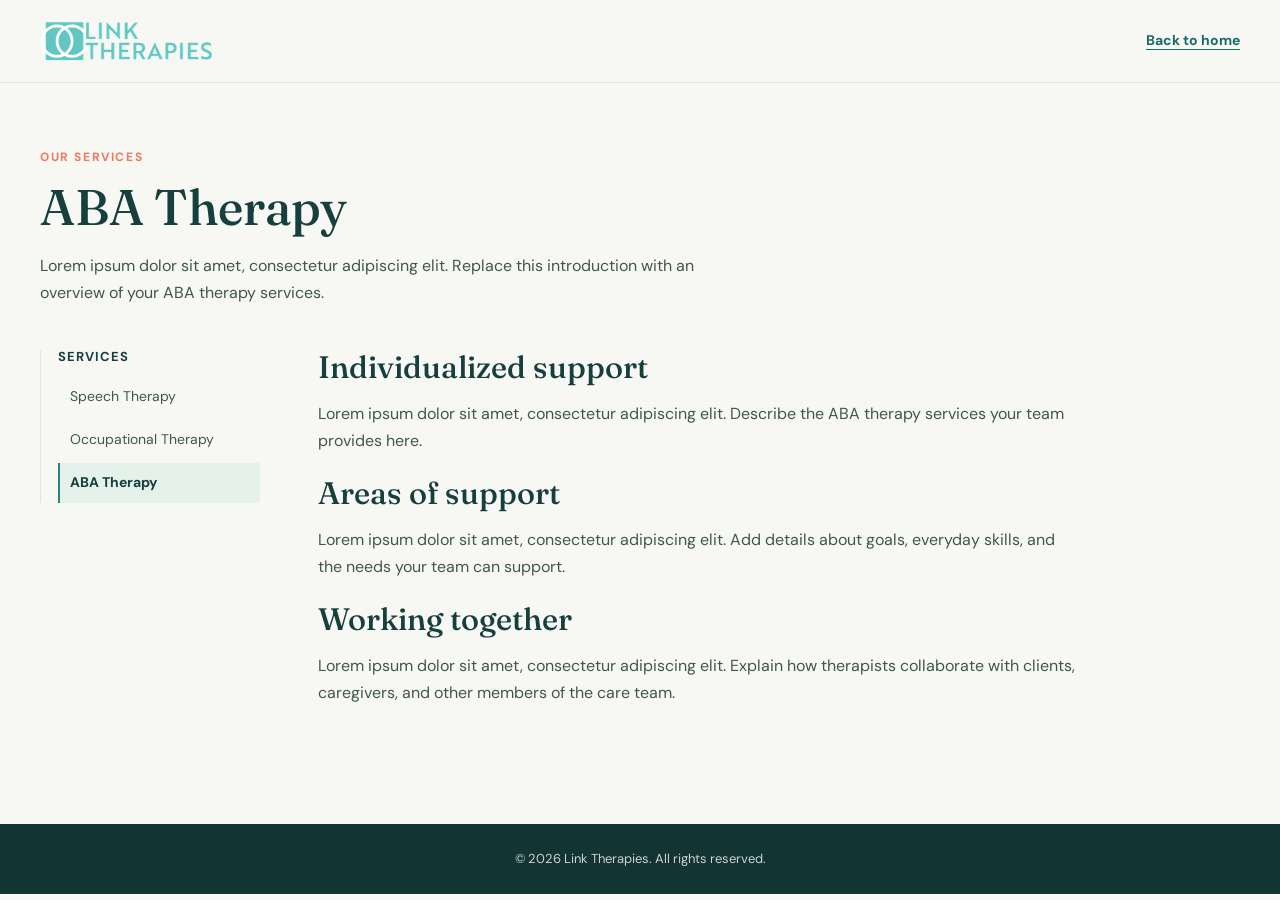
==== aba-services.html @ 7b2d5be0 "add new files for initial commit" ====
<!doctype html>
<html lang="en">
  <head>
    <meta charset="UTF-8" />
    <meta name="viewport" content="width=device-width, initial-scale=1.0" />
    <meta
      name="description"
      content="Learn about ABA therapy services at Link Therapies."
    />
    <title>ABA Therapy | Link Therapies</title>
    <link rel="preconnect" href="https://fonts.googleapis.com" />
    <link rel="preconnect" href="https://fonts.gstatic.com" crossorigin />
    <link
      href="https://fonts.googleapis.com/css2?family=DM+Sans:wght@400;500;600;700&family=Fraunces:opsz,wght@9..144,500;9..144,600&display=swap"
      rel="stylesheet"
    />
    <link rel="stylesheet" href="about-pages.css" />
  </head>
  <body>
    <header class="site-header">
      <div class="header-inner">
        <a class="brand" href="index.html" aria-label="Link Therapies home"
          ><img src="images/link%20logo.png" alt="Link Therapies"
        /></a>
        <a class="back-home" href="index.html">Back to home</a>
      </div>
    </header>
    <main class="about-main">
      <div class="page-heading">
        <p class="eyebrow">Our services</p>
        <h1>ABA Therapy</h1>
        <p>
          Lorem ipsum dolor sit amet, consectetur adipiscing elit. Replace this
          introduction with an overview of your ABA therapy services.
        </p>
      </div>
      <div class="about-layout">
        <aside class="about-sidebar" aria-label="Therapy services">
          <h2>Services</h2>
          <nav aria-label="Service navigation">
            <a href="speech-services.html">Speech Therapy</a>
            <a href="ot-services.html">Occupational Therapy</a>
            <a href="aba-services.html" aria-current="page">ABA Therapy</a>
          </nav>
        </aside>
        <div class="page-content">
          <section class="mission-copy">
            <h2>Individualized support</h2>
            <p>
              Lorem ipsum dolor sit amet, consectetur adipiscing elit. Describe
              the ABA therapy services your team provides here.
            </p>
          </section>
          <section class="mission-copy">
            <h2>Areas of support</h2>
            <p>
              Lorem ipsum dolor sit amet, consectetur adipiscing elit. Add
              details about goals, everyday skills, and the needs your team can
              support.
            </p>
          </section>
          <section class="mission-copy">
            <h2>Working together</h2>
            <p>
              Lorem ipsum dolor sit amet, consectetur adipiscing elit. Explain
              how therapists collaborate with clients, caregivers, and other
              members of the care team.
            </p>
          </section>
        </div>
      </div>
    </main>
    <footer><p>&copy; 2026 Link Therapies. All rights reserved.</p></footer>
  </body>
</html>
---- about-pages.css ----
:root {
  --ink: #173f3d;
  --body: #405653;
  --teal: #25847d;
  --teal-dark: #176c67;
  --mint: #e5f2ec;
  --paper: #f7f8f3;
  --white: #fff;
  --coral: #ed795f;
  --line: #dce6df;
  --serif: "Fraunces", Georgia, serif;
  --sans: "DM Sans", "Trebuchet MS", sans-serif;
}

* {
  box-sizing: border-box;
}

html {
  scroll-behavior: smooth;
}

body {
  margin: 0;
  background: var(--paper);
  color: var(--body);
  font-family: var(--sans);
  font-size: 16px;
  line-height: 1.7;
}

img {
  display: block;
  max-width: 100%;
}

a {
  color: inherit;
}

a:focus-visible {
  outline: 3px solid var(--coral);
  outline-offset: 4px;
}

.site-header {
  position: sticky;
  z-index: 5;
  top: 0;
  border-bottom: 1px solid rgba(23, 63, 61, 0.1);
  background: rgba(247, 248, 243, 0.96);
  backdrop-filter: blur(14px);
}

.header-inner {
  width: min(1200px, calc(100% - 64px));
  min-height: 82px;
  margin: 0 auto;
  display: flex;
  align-items: center;
  justify-content: space-between;
  gap: 24px;
}

.brand img {
  width: 174px;
  height: auto;
}

.back-home {
  color: var(--teal-dark);
  font-size: 14px;
  font-weight: 700;
  text-decoration-thickness: 1px;
  text-underline-offset: 4px;
}

.about-main {
  width: min(1200px, calc(100% - 64px));
  margin: 0 auto;
  padding: 64px 0 96px;
}

.page-heading {
  margin-bottom: 44px;
}

.eyebrow {
  margin: 0 0 12px;
  color: var(--coral);
  font-size: 12px;
  font-weight: 700;
  letter-spacing: 1.6px;
  text-transform: uppercase;
}

h1,
h2,
h3 {
  margin-top: 0;
  color: var(--ink);
  line-height: 1.15;
}

h1,
h2 {
  font-family: var(--serif);
  font-weight: 500;
}

h1 {
  margin-bottom: 15px;
  font-size: 50px;
}

h2 {
  margin-bottom: 14px;
  font-size: 31px;
}

h3 {
  margin-bottom: 12px;
  font-size: 21px;
}

.page-heading > p:last-child {
  max-width: 680px;
  margin: 0;
}

.about-layout {
  display: grid;
  grid-template-columns: 220px minmax(0, 1fr);
  align-items: start;
  gap: 58px;
}

.about-sidebar {
  position: sticky;
  top: 112px;
  align-self: start;
  padding-left: 17px;
  border-left: 1px solid var(--line);
}

.about-sidebar h2 {
  margin: 0 0 12px;
  font-family: var(--sans);
  font-size: 13px;
  font-weight: 700;
  letter-spacing: 1px;
  text-transform: uppercase;
}

.about-sidebar nav {
  display: grid;
  gap: 3px;
}

.about-sidebar a {
  display: block;
  padding: 8px 10px;
  border-left: 2px solid transparent;
  color: var(--body);
  font-size: 14px;
  text-decoration: none;
}

.about-sidebar a:hover,
.about-sidebar a[aria-current="page"] {
  border-left-color: var(--teal);
  background: var(--mint);
  color: var(--ink);
  font-weight: 700;
}

.page-content {
  min-width: 0;
}

.page-content > p {
  max-width: 760px;
}

.mission-copy p {
  max-width: 760px;
  margin: 0 0 22px;
}

.mission-gallery {
  display: flex;
  justify-content: center;
  margin-top: 38px;
}

.mission-gallery img {
  width: min(100%, 720px);
  height: auto;
  border-radius: 4px;
  object-fit: contain;
}

.provider-logos {
  display: grid;
  grid-template-columns: repeat(4, minmax(0, 1fr));
  gap: 14px;
  padding: 0;
  margin: 28px 0;
  list-style: none;
}

.provider-logos li {
  min-height: 78px;
  display: grid;
  place-items: center;
  padding: 10px 14px;
  border-radius: 4px;
  background: rgba(255, 255, 255, 0.88);
}

.provider-logos img {
  width: 100%;
  height: 54px;
  object-fit: contain;
}

.team-roster {
  display: grid;
  gap: 0;
}

.person-row {
  display: grid;
  grid-template-columns: repeat(2, minmax(0, 1fr));
  align-items: center;
  gap: 48px;
  padding: 34px 0;
  border-top: 1px solid var(--line);
}

.person-row.is-reversed .portrait-frame {
  order: 2;
  justify-self: end;
}

.person-row.is-reversed .person-copy {
  order: 1;
}

.portrait-frame {
  width: min(100%, 300px);
  aspect-ratio: 3 / 4;
  margin: 0;
  overflow: hidden;
  border-radius: 12px;
  background: var(--mint);
}

.portrait-frame img {
  width: 100%;
  height: 100%;
  object-fit: cover;
  object-position: center;
}

.portrait-frame img.is-placeholder {
  object-position: center;
}

.person-copy h2 {
  margin-bottom: 28px;
}

.person-copy {
  text-align: center;
}

.person-copy p {
  margin: 0;
}

.person-copy .bio-break {
  display: block;
  height: 1lh;
}

.person-copy p + p {
  margin-top: 40px;
}

footer {
  padding: 24px 32px;
  background: #123432;
  color: rgba(255, 255, 255, 0.78);
  font-size: 13px;
  text-align: center;
}

footer p {
  margin: 0;
}

@media (max-width: 800px) {
  .header-inner,
  .about-main {
    width: calc(100% - 40px);
  }

  .about-layout {
    grid-template-columns: 1fr;
    gap: 32px;
  }

  .provider-logos {
    grid-template-columns: repeat(2, minmax(0, 1fr));
  }

  .about-sidebar {
    position: static;
    padding: 0 0 16px;
    border: 0;
    border-bottom: 1px solid var(--line);
  }

  .about-sidebar nav {
    display: flex;
    flex-wrap: wrap;
    gap: 4px 8px;
  }

  .about-sidebar a {
    border-left: 0;
    border-bottom: 2px solid transparent;
  }

  .about-sidebar a:hover,
  .about-sidebar a[aria-current="page"] {
    border-bottom-color: var(--teal);
    border-left-color: transparent;
  }
}

@media (max-width: 560px) {
  .header-inner,
  .about-main {
    width: calc(100% - 36px);
  }

  .header-inner {
    min-height: 72px;
  }

  .brand img {
    width: 144px;
  }

  .back-home {
    font-size: 13px;
  }

  .about-main {
    padding: 48px 0 70px;
  }

  .page-heading {
    margin-bottom: 32px;
  }

  h1 {
    font-size: 40px;
  }

  h2 {
    font-size: 27px;
  }

  .person-row,
  .person-row.is-reversed {
    grid-template-columns: 1fr;
    gap: 22px;
    padding: 27px 0;
  }

  .person-row.is-reversed .portrait-frame,
  .person-row.is-reversed .person-copy {
    order: initial;
  }

  .portrait-frame,
  .person-row.is-reversed .portrait-frame {
    justify-self: center;
  }
}
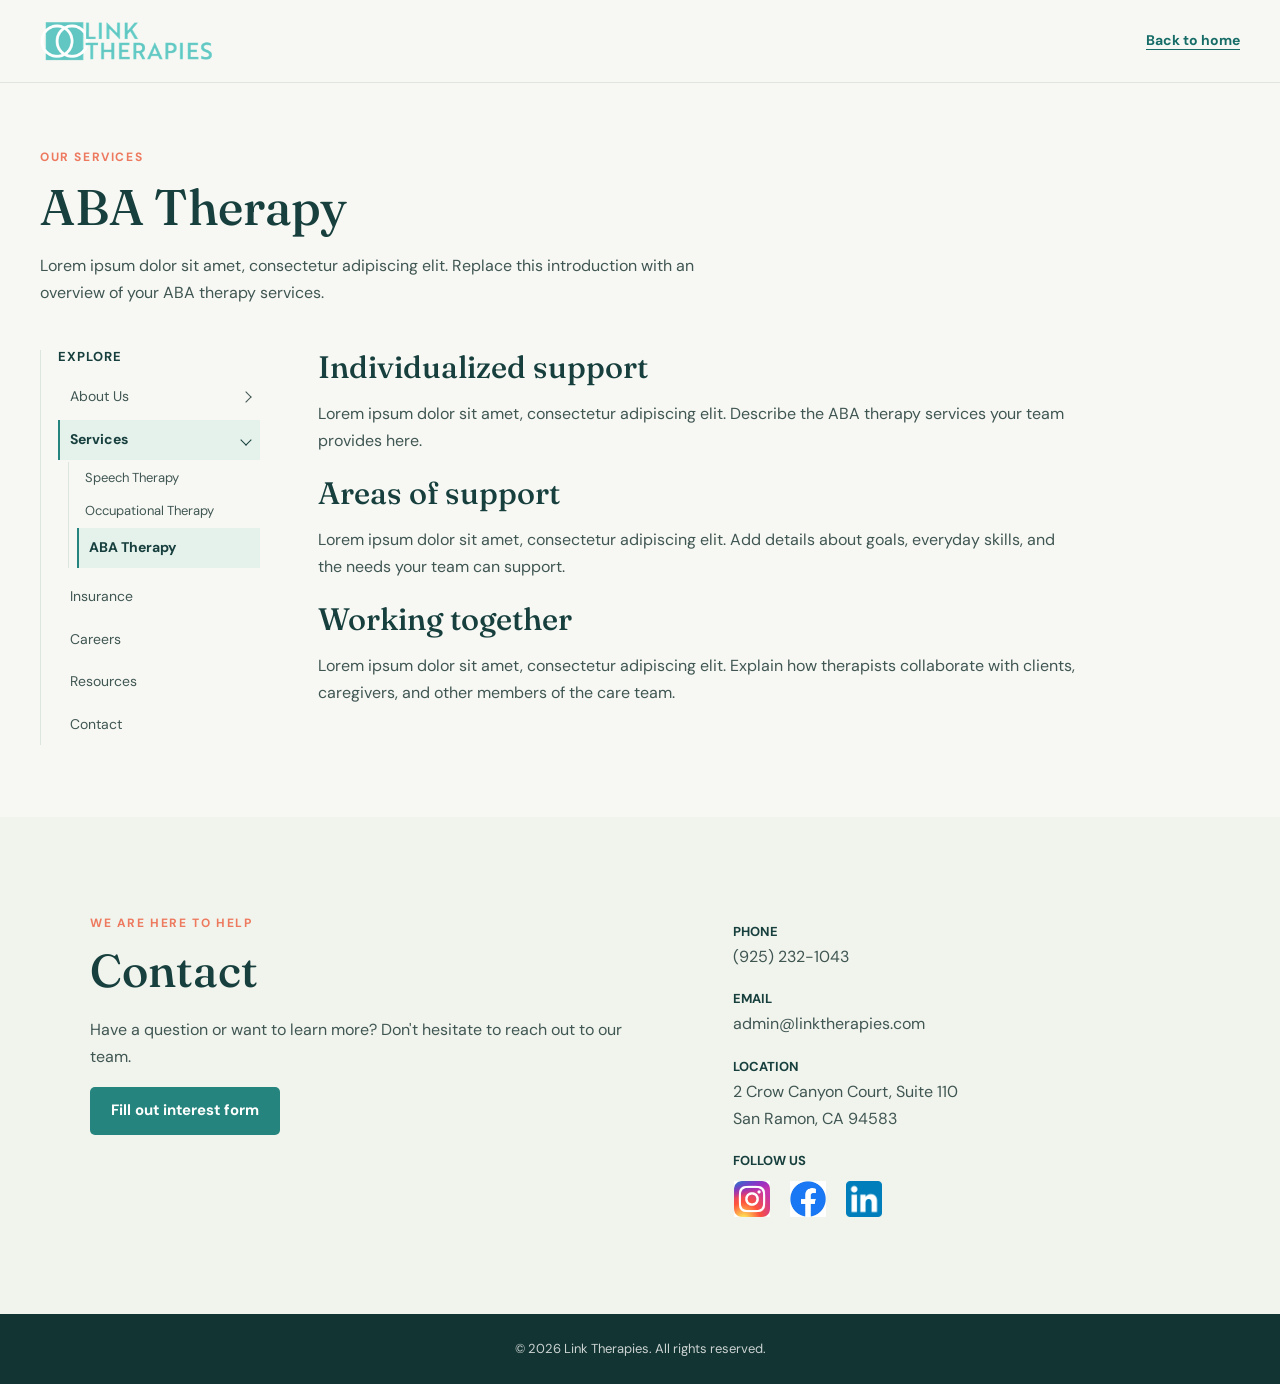
==== commit dea2584c: "added sidebar nav and contact footer to each page" ====
--- a/aba-services.html
+++ b/aba-services.html
@@ -35,12 +35,35 @@
         </p>
       </div>
       <div class="about-layout">
-        <aside class="about-sidebar" aria-label="Therapy services">
-          <h2>Services</h2>
-          <nav aria-label="Service navigation">
-            <a href="speech-services.html">Speech Therapy</a>
-            <a href="ot-services.html">Occupational Therapy</a>
-            <a href="aba-services.html" aria-current="page">ABA Therapy</a>
+        <aside
+          class="about-sidebar explore-sidebar"
+          aria-label="Site navigation"
+        >
+          <h2>Explore</h2>
+          <nav aria-label="Main sections">
+            <details>
+              <summary>About Us</summary>
+              <div class="sidebar-subnav">
+                <a href="our-mission.html">Our Mission</a>
+                <a href="speech-team.html">Speech Team</a>
+                <a href="ot-team.html">OT Team</a>
+                <a href="aba-team.html">ABA Team</a>
+              </div>
+            </details>
+            <details open>
+              <summary>Services</summary>
+              <div class="sidebar-subnav">
+                <a href="speech-services.html">Speech Therapy</a>
+                <a href="ot-services.html">Occupational Therapy</a>
+                <span class="sidebar-current" aria-current="page"
+                  >ABA Therapy</span
+                >
+              </div>
+            </details>
+            <a href="insurance.html">Insurance</a>
+            <a href="careers.html">Careers</a>
+            <a href="resources.html">Resources</a>
+            <a href="#contact">Contact</a>
           </nav>
         </aside>
         <div class="page-content">
@@ -69,6 +92,61 @@
           </section>
         </div>
       </div>
+      <section class="site-contact" id="contact">
+        <div class="section-inner contact-grid">
+          <div>
+            <p class="eyebrow">We are here to help</p>
+            <h2>Contact</h2>
+            <p>
+              Have a question or want to learn more? Don't hesitate to reach out
+              to our team.
+            </p>
+            <a class="button" href="schedule-consultation.html"
+              >Fill out interest form</a
+            >
+          </div>
+          <div class="contact-details">
+            <p><strong>Phone</strong>(925) 232-1043</p>
+            <p><strong>Email</strong>admin@linktherapies.com</p>
+            <p>
+              <strong>Location</strong>2 Crow Canyon Court, Suite 110<br />San
+              Ramon, CA 94583
+            </p>
+            <div class="social-group">
+              <strong>Follow us</strong>
+              <nav
+                class="social-links"
+                aria-label="Link Therapies social media"
+              >
+                <a
+                  href="https://www.instagram.com/linktherapies/"
+                  target="_blank"
+                  rel="noopener noreferrer"
+                  aria-label="Follow Link Therapies on Instagram, @linktherapies"
+                  title="Instagram @linktherapies"
+                  ><img src="images/instagram.jpg" alt=""
+                /></a>
+                <a
+                  href="https://www.facebook.com/linktherapies/"
+                  target="_blank"
+                  rel="noopener noreferrer"
+                  aria-label="Follow Link Therapies on Facebook"
+                  title="Facebook"
+                  ><img src="images/facebook.jpg" alt=""
+                /></a>
+                <a
+                  href="https://www.linkedin.com/company/link-therapies"
+                  target="_blank"
+                  rel="noopener noreferrer"
+                  aria-label="Follow Link Therapies on LinkedIn"
+                  title="LinkedIn"
+                  ><img src="images/linkedin.jpg" alt=""
+                /></a>
+              </nav>
+            </div>
+          </div>
+        </div>
+      </section>
     </main>
     <footer><p>&copy; 2026 Link Therapies. All rights reserved.</p></footer>
   </body>
--- a/about-pages.css
+++ b/about-pages.css
@@ -128,6 +128,18 @@
   margin: 0;
 }
 
+.careers-subheading {
+  margin: 30px 0 16px;
+  font-size: 31px;
+}
+
+.careers-team-photo {
+  width: min(70%, 532px);
+  height: auto;
+  margin: 0 0 24px;
+  border-radius: 4px;
+}
+
 .about-layout {
   display: grid;
   grid-template-columns: 220px minmax(0, 1fr);
@@ -157,7 +169,9 @@
   gap: 3px;
 }
 
-.about-sidebar a {
+.about-sidebar a,
+.about-sidebar summary,
+.about-sidebar .sidebar-current {
   display: block;
   padding: 8px 10px;
   border-left: 2px solid transparent;
@@ -166,14 +180,67 @@
   text-decoration: none;
 }
 
+.about-sidebar summary {
+  display: flex;
+  align-items: center;
+  justify-content: space-between;
+  gap: 12px;
+  cursor: pointer;
+  list-style: none;
+}
+
+.about-sidebar summary::-webkit-details-marker {
+  display: none;
+}
+
+.about-sidebar summary::after {
+  width: 7px;
+  height: 7px;
+  flex: 0 0 auto;
+  border-right: 1px solid currentColor;
+  border-bottom: 1px solid currentColor;
+  content: "";
+  transform: rotate(-45deg);
+  transition: transform 160ms ease;
+}
+
+.about-sidebar details[open] > summary::after {
+  transform: rotate(45deg);
+}
+
+.about-sidebar summary:focus-visible {
+  outline: 3px solid var(--coral);
+  outline-offset: 2px;
+}
+
+.sidebar-subnav {
+  display: grid;
+  gap: 1px;
+  margin: 2px 0 6px 10px;
+  padding-left: 8px;
+  border-left: 1px solid var(--line);
+}
+
+.about-sidebar .sidebar-subnav a {
+  padding: 5px 8px;
+  border-left: 0;
+  font-size: 13px;
+}
+
 .about-sidebar a:hover,
-.about-sidebar a[aria-current="page"] {
+.about-sidebar a[aria-current="page"],
+.about-sidebar details[open] > summary,
+.about-sidebar .sidebar-current {
   border-left-color: var(--teal);
   background: var(--mint);
   color: var(--ink);
   font-weight: 700;
 }
 
+.careers-sidebar .sidebar-current {
+  cursor: default;
+}
+
 .page-content {
   min-width: 0;
 }
@@ -185,6 +252,150 @@
 .mission-copy p {
   max-width: 760px;
   margin: 0 0 22px;
+}
+
+.careers-copy p:last-child {
+  margin-bottom: 44px;
+}
+
+.site-contact {
+  width: 100vw;
+  margin: 72px 0 -96px calc(50% - 50vw);
+  padding: 96px 0;
+  scroll-margin-top: 100px;
+  background: #f1f4ed;
+}
+
+.site-contact .section-inner {
+  width: min(1100px, calc(100% - 64px));
+  margin: 0 auto;
+}
+
+.site-contact .contact-grid {
+  display: grid;
+  grid-template-columns: 1fr 0.8fr;
+  gap: 72px;
+}
+
+.site-contact h2 {
+  margin-bottom: 18px;
+  font-size: 46px;
+}
+
+.site-contact p {
+  max-width: 700px;
+}
+
+.site-contact .contact-details {
+  padding-top: 8px;
+}
+
+.site-contact .contact-details p {
+  margin-bottom: 18px;
+}
+
+.site-contact .contact-details strong {
+  display: block;
+  color: var(--ink);
+  font-size: 13px;
+  text-transform: uppercase;
+}
+
+.site-contact .social-group > strong {
+  margin-bottom: 8px;
+}
+
+.site-contact .social-links {
+  display: flex;
+  align-items: center;
+  flex-wrap: wrap;
+  gap: 8px 18px;
+}
+
+.site-contact .social-links a {
+  display: inline-flex;
+  width: 38px;
+  height: 38px;
+  align-items: center;
+  justify-content: center;
+  transition: transform 180ms ease;
+}
+
+.site-contact .social-links a:hover {
+  transform: translateY(-2px);
+}
+
+.site-contact .social-links img {
+  width: 36px;
+  height: 36px;
+  object-fit: contain;
+}
+
+.site-contact .button {
+  display: inline-flex;
+  min-height: 48px;
+  align-items: center;
+  justify-content: center;
+  gap: 10px;
+  padding: 10px 20px;
+  border: 1px solid transparent;
+  border-radius: 5px;
+  background: var(--teal);
+  color: var(--white);
+  font-size: 15px;
+  font-weight: 700;
+  text-decoration: none;
+  transition:
+    background 180ms ease,
+    transform 180ms ease;
+}
+
+.site-contact .button:hover {
+  transform: translateY(-2px);
+  background: var(--teal-dark);
+}
+
+.site-contact .button:focus-visible {
+  outline: 3px solid var(--coral);
+  outline-offset: 4px;
+}
+
+.site-contact .eyebrow {
+  max-width: none;
+}
+
+.site-contact .eyebrow + h2 {
+  margin-top: 0;
+}
+
+.site-contact .contact-grid > div > p:not(.eyebrow) {
+  margin-top: 0;
+}
+
+.site-contact .contact-details > p {
+  margin-top: 0;
+}
+
+.resource-links {
+  display: grid;
+  grid-template-columns: repeat(2, minmax(0, 1fr));
+  column-gap: 42px;
+}
+
+.resource-links a {
+  display: flex;
+  justify-content: space-between;
+  gap: 20px;
+  padding: 18px 0;
+  border-top: 1px solid var(--line);
+  color: var(--ink);
+  font-weight: 700;
+  text-decoration: none;
+}
+
+.resource-links a::after {
+  color: var(--teal);
+  content: "\2197";
 }
 
 .mission-gallery {
@@ -300,6 +511,12 @@
   margin: 0;
 }
 
+@media (max-width: 980px) {
+  .site-contact .contact-grid {
+    gap: 42px;
+  }
+}
+
 @media (max-width: 800px) {
   .header-inner,
   .about-main {
@@ -328,15 +545,53 @@
     gap: 4px 8px;
   }
 
-  .about-sidebar a {
+  .explore-sidebar nav {
+    display: grid;
+    grid-template-columns: repeat(2, minmax(0, 1fr));
+  }
+
+  .about-sidebar a,
+  .about-sidebar summary,
+  .about-sidebar .sidebar-current {
     border-left: 0;
     border-bottom: 2px solid transparent;
   }
 
   .about-sidebar a:hover,
-  .about-sidebar a[aria-current="page"] {
+  .about-sidebar a[aria-current="page"],
+  .about-sidebar details[open] > summary,
+  .about-sidebar .sidebar-current {
     border-bottom-color: var(--teal);
     border-left-color: transparent;
+  }
+
+  .explore-sidebar details {
+    min-width: 0;
+  }
+
+}
+
+@media (max-width: 700px) {
+  .site-contact {
+    margin-top: 56px;
+    padding: 70px 0;
+  }
+
+  .site-contact .section-inner {
+    width: calc(100% - 40px);
+  }
+
+  .site-contact .contact-grid {
+    grid-template-columns: 1fr;
+    gap: 30px;
+  }
+
+  .site-contact h2 {
+    font-size: 38px;
+  }
+
+  .resource-links {
+    grid-template-columns: 1fr;
   }
 }
 
@@ -360,6 +615,14 @@
 
   .about-main {
     padding: 48px 0 70px;
+  }
+
+  .explore-sidebar nav {
+    grid-template-columns: 1fr;
+  }
+
+  .site-contact {
+    margin-bottom: -70px;
   }
 
   .page-heading {
